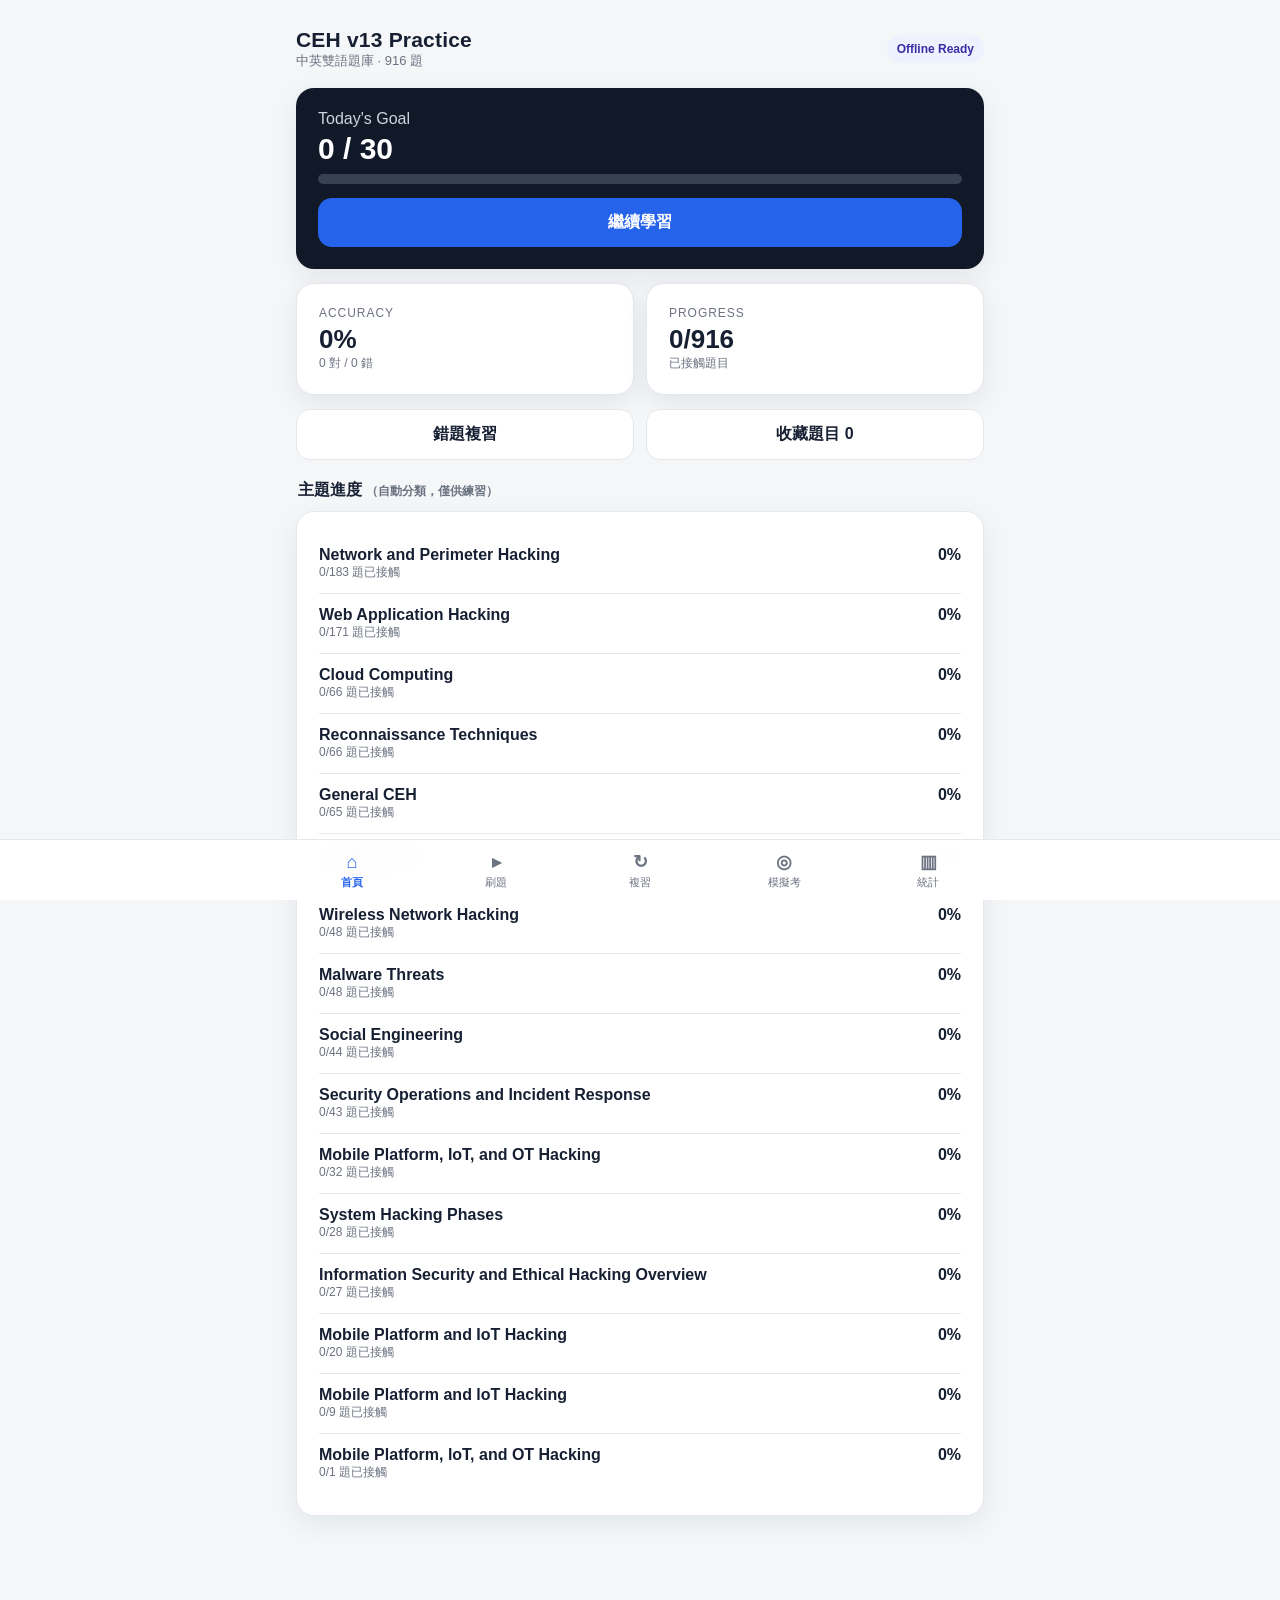
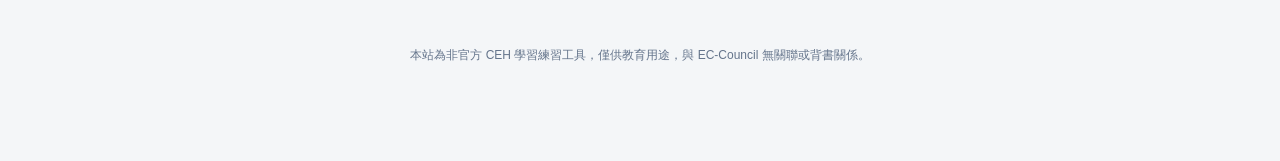
==== index.html @ abbb51ce "piyan" ====
<!doctype html>
<html lang="zh-Hant">
<head>
  <meta charset="utf-8" />
  <meta name="viewport" content="width=device-width, initial-scale=1, viewport-fit=cover" />
  <meta name="theme-color" content="#111827" />
  <meta name="description" content="CEH v13 手機刷題 PWA" />
  <link rel="manifest" href="manifest.webmanifest" />
  <link rel="icon" href="icons/icon-192.png" />
  <link rel="apple-touch-icon" href="icons/icon-192.png" />
  <link rel="stylesheet" href="styles.css?v=5" />
  <title>CEH v13 Practice</title>
</head>
<body>
  <div id="app"></div>
  <footer class="site-disclaimer">
    本站為非官方 CEH 學習練習工具，僅供教育用途，與 EC-Council 無關聯或背書關係。
  </footer>
  <script src="app.js?v=6" defer></script>
</body>
</html>
---- styles.css ----
:root{
  --bg:#f4f6f8;--card:#fff;--text:#172033;--muted:#6b7280;--line:#e5e7eb;
  --primary:#111827;--accent:#2563eb;--good:#15803d;--bad:#b91c1c;--warn:#b45309;
  --radius:18px;--shadow:0 8px 26px rgba(15,23,42,.07);
}
*{box-sizing:border-box} body{margin:0;background:var(--bg);color:var(--text);font-family:-apple-system,BlinkMacSystemFont,"Segoe UI","Noto Sans TC",sans-serif}
button,input,select{font:inherit}.shell{max-width:720px;margin:0 auto;min-height:100dvh;padding:18px 16px 92px}.topbar{display:flex;align-items:center;justify-content:space-between;margin-bottom:18px}.brand{font-size:21px;font-weight:800;letter-spacing:.2px}.sub{font-size:13px;color:var(--muted)}
.card{background:var(--card);border:1px solid var(--line);border-radius:var(--radius);box-shadow:var(--shadow);padding:18px;margin-bottom:14px}.hero{background:var(--primary);color:#fff;border:none}.hero .muted{color:#cbd5e1}.hero h1{font-size:30px;margin:4px 0 8px}.muted{color:var(--muted)}
.progress{height:10px;background:#e5e7eb;border-radius:999px;overflow:hidden}.progress>span{display:block;height:100%;background:#60a5fa;border-radius:999px}.hero .progress{background:#374151}
.grid2{display:grid;grid-template-columns:1fr 1fr;gap:12px}.metric{font-size:26px;font-weight:800;margin-top:4px}.label{font-size:12px;color:var(--muted);text-transform:uppercase;letter-spacing:.08em}
.btn{border:0;border-radius:14px;padding:14px 16px;font-weight:750;cursor:pointer;min-height:48px}.btn-primary{background:var(--accent);color:#fff}.btn-dark{background:var(--primary);color:#fff}.btn-light{background:#eef2ff;color:#1e3a8a}.btn-outline{background:#fff;border:1px solid var(--line);color:var(--text)}.btn-danger{background:#fee2e2;color:#991b1b}.btn:disabled{opacity:.45;cursor:not-allowed}.full{width:100%}
.section-title{font-size:16px;font-weight:800;margin:20px 2px 10px}.topic-row{display:flex;justify-content:space-between;gap:12px;padding:12px 0;border-bottom:1px solid var(--line)}.topic-row:last-child{border-bottom:0}
.bottom-nav{position:fixed;left:0;right:0;bottom:0;background:rgba(255,255,255,.96);backdrop-filter:blur(12px);border-top:1px solid var(--line);display:flex;justify-content:center;padding-bottom:env(safe-area-inset-bottom);z-index:20}.bottom-nav-inner{width:min(720px,100%);display:grid;grid-template-columns:repeat(5,1fr)}.nav-btn{background:transparent;border:0;padding:12px 4px 10px;color:#6b7280;font-size:11px}.nav-btn strong{display:block;font-size:18px;line-height:20px;margin-bottom:3px}.nav-btn.active{color:var(--accent);font-weight:800}
.qhead{display:flex;align-items:center;justify-content:space-between;gap:12px;margin-bottom:12px}.pill{display:inline-flex;align-items:center;padding:7px 10px;border-radius:999px;background:#eef2ff;color:#3730a3;font-size:12px;font-weight:700}.language-label{display:block;width:max-content;margin-bottom:5px;padding:2px 6px;border-radius:5px;background:#e5e7eb;color:#475569;font-size:10px;font-weight:800;line-height:1.4}.language-label.zh{background:#dbeafe;color:#1d4ed8}.qtext{font-size:17px;line-height:1.62;font-weight:650;margin:14px 0 18px}.qtext-zh{margin:-8px 0 20px;padding:12px 14px;border:1px solid #bfdbfe;border-radius:12px;background:#eff6ff;color:#1e3a5f;font-size:16px;line-height:1.75}.option-zh{display:block;margin-top:8px;padding-top:7px;border-top:1px dashed #bfdbfe;color:#1e3a5f;font-size:14px;line-height:1.55}.option.selected .option-zh,.option.correct .option-zh,.option.wrong .option-zh{color:inherit}.option{width:100%;text-align:left;background:#fff;border:1.5px solid var(--line);border-radius:15px;padding:14px 14px;margin:8px 0;line-height:1.45;display:flex;gap:10px;align-items:flex-start}.option .letter{flex:0 0 28px;width:28px;height:28px;border-radius:8px;background:#f3f4f6;display:inline-flex;align-items:center;justify-content:center;font-weight:800}.option.selected{border-color:#93c5fd;background:#eff6ff}.option.correct{border-color:#86efac;background:#f0fdf4}.option.wrong{border-color:#fca5a5;background:#fef2f2}.result{margin-top:14px;padding:15px;border-radius:15px;border:1px solid var(--line)}.result.good{background:#f0fdf4;border-color:#bbf7d0}.result.bad{background:#fef2f2;border-color:#fecaca}.answer{font-weight:850;margin:6px 0}.source-note{margin-top:12px;padding-top:10px;border-top:1px solid rgba(100,116,139,.25);color:#64748b;font-size:11px}.actions{display:grid;grid-template-columns:1fr 1fr;gap:10px;margin-top:14px}.actions .wide{grid-column:1/-1}
.question-pairs{margin:14px 0 20px;border:1px solid #dbe3ef;border-radius:14px;overflow:hidden}.sentence-pair{padding:12px 14px;background:#fff}.sentence-pair+.sentence-pair{border-top:1px solid #dbe3ef}.sentence-row{display:grid;grid-template-columns:30px minmax(0,1fr);gap:8px;align-items:start;line-height:1.65}.sentence-en{font-size:16px;font-weight:650;color:#111827}.sentence-zh{margin-top:7px;padding-top:7px;border-top:1px dashed #bfdbfe;font-size:15px;color:#1e3a5f}.sentence-tag{margin-top:3px;padding:1px 4px;border-radius:4px;background:#e5e7eb;color:#475569;font-size:9px;font-weight:850;line-height:1.5;text-align:center}.sentence-zh .sentence-tag{background:#dbeafe;color:#1d4ed8}
.list-item{display:flex;gap:12px;align-items:flex-start;padding:14px 0;border-bottom:1px solid var(--line)}.list-item:last-child{border-bottom:0}.num{width:38px;height:38px;border-radius:12px;background:#f3f4f6;display:flex;align-items:center;justify-content:center;font-weight:800;flex:0 0 auto}.grow{flex:1;min-width:0}.truncate{display:-webkit-box;-webkit-line-clamp:2;-webkit-box-orient:vertical;overflow:hidden;line-height:1.45}.badge-bad{color:#991b1b}.badge-warn{color:#92400e}.badge-good{color:#166534}.toolbar{display:flex;gap:8px;overflow:auto;margin-bottom:12px}.chip{border:1px solid var(--line);background:#fff;border-radius:999px;padding:9px 12px;white-space:nowrap}.chip.active{background:var(--primary);color:#fff;border-color:var(--primary)}
.exam-banner{display:flex;justify-content:space-between;align-items:center;gap:12px}.timer{font-variant-numeric:tabular-nums;font-weight:850}.exam-nav{display:grid;grid-template-columns:1fr 1fr;gap:10px}.small{font-size:12px}.empty{text-align:center;padding:36px 14px;color:var(--muted)}
@media (min-width:650px){.shell{padding-top:28px}.qtext{font-size:19px}.sentence-en{font-size:18px}.sentence-zh{font-size:16px}.card{padding:22px}}
.site-disclaimer {
  max-width: 760px;
  margin: 24px auto 96px;
  padding: 0 20px;
  color: #64748b;
  font-size: 12px;
  line-height: 1.6;
  text-align: center;
}
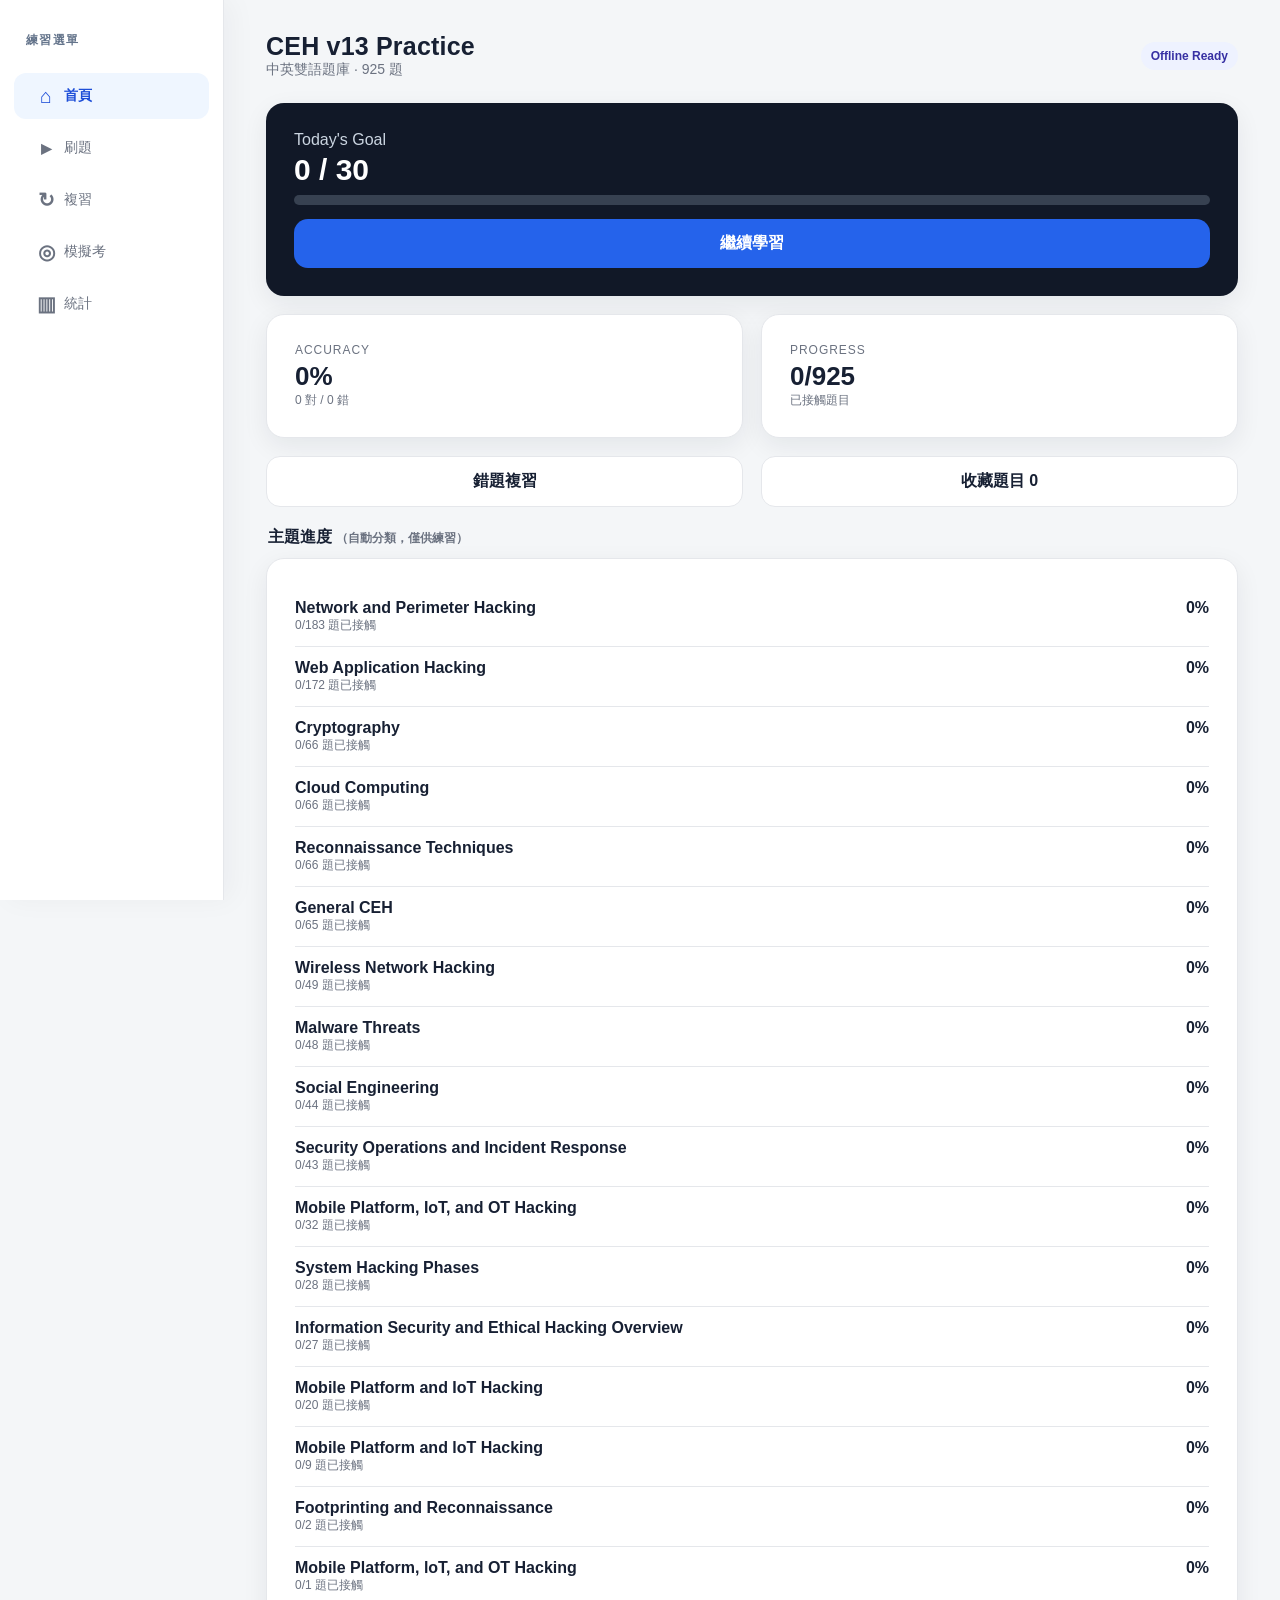
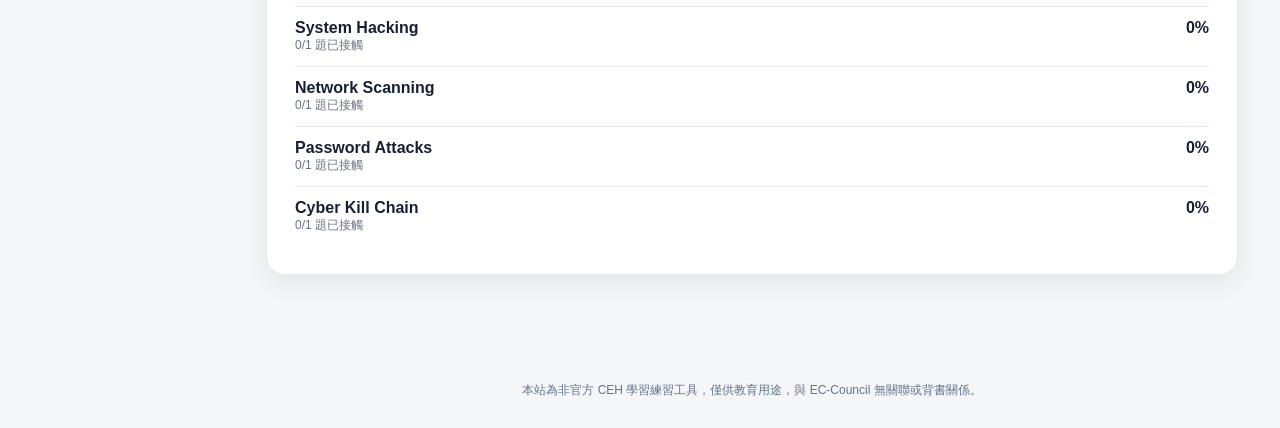
==== commit 3b857944: "我不想考試" ====
--- a/index.html
+++ b/index.html
@@ -8,7 +8,7 @@
   <link rel="manifest" href="manifest.webmanifest" />
   <link rel="icon" href="icons/icon-192.png" />
   <link rel="apple-touch-icon" href="icons/icon-192.png" />
-  <link rel="stylesheet" href="styles.css?v=5" />
+  <link rel="stylesheet" href="styles.css?v=7" />
   <title>CEH v13 Practice</title>
 </head>
 <body>
@@ -16,6 +16,6 @@
   <footer class="site-disclaimer">
     本站為非官方 CEH 學習練習工具，僅供教育用途，與 EC-Council 無關聯或背書關係。
   </footer>
-  <script src="app.js?v=6" defer></script>
+  <script src="app.js?v=8" defer></script>
 </body>
 </html>
--- a/styles.css
+++ b/styles.css
@@ -11,7 +11,8 @@
 .btn{border:0;border-radius:14px;padding:14px 16px;font-weight:750;cursor:pointer;min-height:48px}.btn-primary{background:var(--accent);color:#fff}.btn-dark{background:var(--primary);color:#fff}.btn-light{background:#eef2ff;color:#1e3a8a}.btn-outline{background:#fff;border:1px solid var(--line);color:var(--text)}.btn-danger{background:#fee2e2;color:#991b1b}.btn:disabled{opacity:.45;cursor:not-allowed}.full{width:100%}
 .section-title{font-size:16px;font-weight:800;margin:20px 2px 10px}.topic-row{display:flex;justify-content:space-between;gap:12px;padding:12px 0;border-bottom:1px solid var(--line)}.topic-row:last-child{border-bottom:0}
 .bottom-nav{position:fixed;left:0;right:0;bottom:0;background:rgba(255,255,255,.96);backdrop-filter:blur(12px);border-top:1px solid var(--line);display:flex;justify-content:center;padding-bottom:env(safe-area-inset-bottom);z-index:20}.bottom-nav-inner{width:min(720px,100%);display:grid;grid-template-columns:repeat(5,1fr)}.nav-btn{background:transparent;border:0;padding:12px 4px 10px;color:#6b7280;font-size:11px}.nav-btn strong{display:block;font-size:18px;line-height:20px;margin-bottom:3px}.nav-btn.active{color:var(--accent);font-weight:800}
-.qhead{display:flex;align-items:center;justify-content:space-between;gap:12px;margin-bottom:12px}.pill{display:inline-flex;align-items:center;padding:7px 10px;border-radius:999px;background:#eef2ff;color:#3730a3;font-size:12px;font-weight:700}.language-label{display:block;width:max-content;margin-bottom:5px;padding:2px 6px;border-radius:5px;background:#e5e7eb;color:#475569;font-size:10px;font-weight:800;line-height:1.4}.language-label.zh{background:#dbeafe;color:#1d4ed8}.qtext{font-size:17px;line-height:1.62;font-weight:650;margin:14px 0 18px}.qtext-zh{margin:-8px 0 20px;padding:12px 14px;border:1px solid #bfdbfe;border-radius:12px;background:#eff6ff;color:#1e3a5f;font-size:16px;line-height:1.75}.option-zh{display:block;margin-top:8px;padding-top:7px;border-top:1px dashed #bfdbfe;color:#1e3a5f;font-size:14px;line-height:1.55}.option.selected .option-zh,.option.correct .option-zh,.option.wrong .option-zh{color:inherit}.option{width:100%;text-align:left;background:#fff;border:1.5px solid var(--line);border-radius:15px;padding:14px 14px;margin:8px 0;line-height:1.45;display:flex;gap:10px;align-items:flex-start}.option .letter{flex:0 0 28px;width:28px;height:28px;border-radius:8px;background:#f3f4f6;display:inline-flex;align-items:center;justify-content:center;font-weight:800}.option.selected{border-color:#93c5fd;background:#eff6ff}.option.correct{border-color:#86efac;background:#f0fdf4}.option.wrong{border-color:#fca5a5;background:#fef2f2}.result{margin-top:14px;padding:15px;border-radius:15px;border:1px solid var(--line)}.result.good{background:#f0fdf4;border-color:#bbf7d0}.result.bad{background:#fef2f2;border-color:#fecaca}.answer{font-weight:850;margin:6px 0}.source-note{margin-top:12px;padding-top:10px;border-top:1px solid rgba(100,116,139,.25);color:#64748b;font-size:11px}.actions{display:grid;grid-template-columns:1fr 1fr;gap:10px;margin-top:14px}.actions .wide{grid-column:1/-1}
+.qhead{display:flex;align-items:center;justify-content:space-between;gap:12px;margin-bottom:12px}.q-actions,.exam-tools{display:flex;align-items:center;gap:8px}.btn-translate{min-height:38px;padding:8px 12px;border:1px solid #93c5fd;background:#eff6ff;color:#1d4ed8}.btn-translate[aria-expanded="true"]{border-color:#2563eb;background:#dbeafe}.pill{display:inline-flex;align-items:center;padding:7px 10px;border-radius:999px;background:#eef2ff;color:#3730a3;font-size:12px;font-weight:700}.language-label{display:block;width:max-content;margin-bottom:5px;padding:2px 6px;border-radius:5px;background:#e5e7eb;color:#475569;font-size:10px;font-weight:800;line-height:1.4}.language-label.zh{background:#dbeafe;color:#1d4ed8}.qtext{font-size:17px;line-height:1.62;font-weight:650;margin:14px 0 18px}.qtext-zh{margin:-8px 0 20px;padding:12px 14px;border:1px solid #bfdbfe;border-radius:12px;background:#eff6ff;color:#1e3a5f;font-size:16px;line-height:1.75}.option-zh{display:block;margin-top:8px;padding-top:7px;border-top:1px dashed #bfdbfe;color:#1e3a5f;font-size:14px;line-height:1.55}.option.selected .option-zh,.option.correct .option-zh,.option.wrong .option-zh{color:inherit}.option{width:100%;text-align:left;background:#fff;border:1.5px solid var(--line);border-radius:15px;padding:14px 14px;margin:8px 0;line-height:1.45;display:flex;gap:10px;align-items:flex-start}.option .letter{flex:0 0 28px;width:28px;height:28px;border-radius:8px;background:#f3f4f6;display:inline-flex;align-items:center;justify-content:center;font-weight:800}.option.selected{border-color:#93c5fd;background:#eff6ff}.option.correct{border-color:#86efac;background:#f0fdf4}.option.wrong{border-color:#fca5a5;background:#fef2f2}.result{margin-top:14px;padding:15px;border-radius:15px;border:1px solid var(--line)}.result.good{background:#f0fdf4;border-color:#bbf7d0}.result.bad{background:#fef2f2;border-color:#fecaca}.answer{font-weight:850;margin:6px 0}.explanation-text{line-height:1.7}.source-note{margin-top:12px;padding-top:10px;border-top:1px solid rgba(100,116,139,.25);color:#64748b;font-size:11px}.actions{display:grid;grid-template-columns:1fr 1fr;gap:10px;margin-top:14px}.actions .wide{grid-column:1/-1}
+.option.candidate,.result.candidate{border-color:#fbbf24;background:#fffbeb}.option.candidate .option-zh{color:inherit}
 .question-pairs{margin:14px 0 20px;border:1px solid #dbe3ef;border-radius:14px;overflow:hidden}.sentence-pair{padding:12px 14px;background:#fff}.sentence-pair+.sentence-pair{border-top:1px solid #dbe3ef}.sentence-row{display:grid;grid-template-columns:30px minmax(0,1fr);gap:8px;align-items:start;line-height:1.65}.sentence-en{font-size:16px;font-weight:650;color:#111827}.sentence-zh{margin-top:7px;padding-top:7px;border-top:1px dashed #bfdbfe;font-size:15px;color:#1e3a5f}.sentence-tag{margin-top:3px;padding:1px 4px;border-radius:4px;background:#e5e7eb;color:#475569;font-size:9px;font-weight:850;line-height:1.5;text-align:center}.sentence-zh .sentence-tag{background:#dbeafe;color:#1d4ed8}
 .list-item{display:flex;gap:12px;align-items:flex-start;padding:14px 0;border-bottom:1px solid var(--line)}.list-item:last-child{border-bottom:0}.num{width:38px;height:38px;border-radius:12px;background:#f3f4f6;display:flex;align-items:center;justify-content:center;font-weight:800;flex:0 0 auto}.grow{flex:1;min-width:0}.truncate{display:-webkit-box;-webkit-line-clamp:2;-webkit-box-orient:vertical;overflow:hidden;line-height:1.45}.badge-bad{color:#991b1b}.badge-warn{color:#92400e}.badge-good{color:#166534}.toolbar{display:flex;gap:8px;overflow:auto;margin-bottom:12px}.chip{border:1px solid var(--line);background:#fff;border-radius:999px;padding:9px 12px;white-space:nowrap}.chip.active{background:var(--primary);color:#fff;border-color:var(--primary)}
 .exam-banner{display:flex;justify-content:space-between;align-items:center;gap:12px}.timer{font-variant-numeric:tabular-nums;font-weight:850}.exam-nav{display:grid;grid-template-columns:1fr 1fr;gap:10px}.small{font-size:12px}.empty{text-align:center;padding:36px 14px;color:var(--muted)}
@@ -25,3 +26,25 @@
   line-height: 1.6;
   text-align: center;
 }
+@media (max-width:460px){.qhead{align-items:flex-start}.q-actions{justify-content:flex-end;flex-wrap:wrap}.q-actions .btn{padding:8px 10px}.exam-tools{gap:6px}.timer{min-width:48px;text-align:right}}
+@media (min-width:960px){
+  body{padding-left:224px}
+  .shell{max-width:1040px;padding:32px 34px 64px}
+  .topbar{margin-bottom:24px}
+  .brand{font-size:25px}
+  .sub{font-size:14px}
+  .card{padding:28px;margin-bottom:18px}
+  .grid2{gap:18px}
+  .bottom-nav{top:0;right:auto;bottom:0;width:224px;justify-content:flex-start;align-items:flex-start;padding:28px 14px;border-top:0;border-right:1px solid var(--line);box-shadow:8px 0 26px rgba(15,23,42,.04)}
+  .bottom-nav-inner{width:100%;display:flex;flex-direction:column;gap:6px}
+  .bottom-nav-inner::before{content:"練習選單";padding:4px 12px 18px;color:#64748b;font-size:12px;font-weight:800;letter-spacing:.12em}
+  .nav-btn{display:grid;grid-template-columns:36px 1fr;align-items:center;width:100%;padding:13px 14px;border-radius:12px;text-align:left;font-size:14px}
+  .nav-btn strong{margin:0;font-size:20px;text-align:center}
+  .nav-btn:hover{background:#f1f5f9;color:#1d4ed8}
+  .nav-btn.active{background:#eff6ff;color:#1d4ed8}
+  .question-pairs{margin-top:18px}
+  .sentence-pair{padding:16px 18px}
+  .option{padding:16px 18px;margin:10px 0;font-size:16px}
+  .actions,.exam-nav{max-width:560px;margin-left:auto}
+  .site-disclaimer{max-width:1040px;margin-bottom:28px;padding:0 34px}
+}
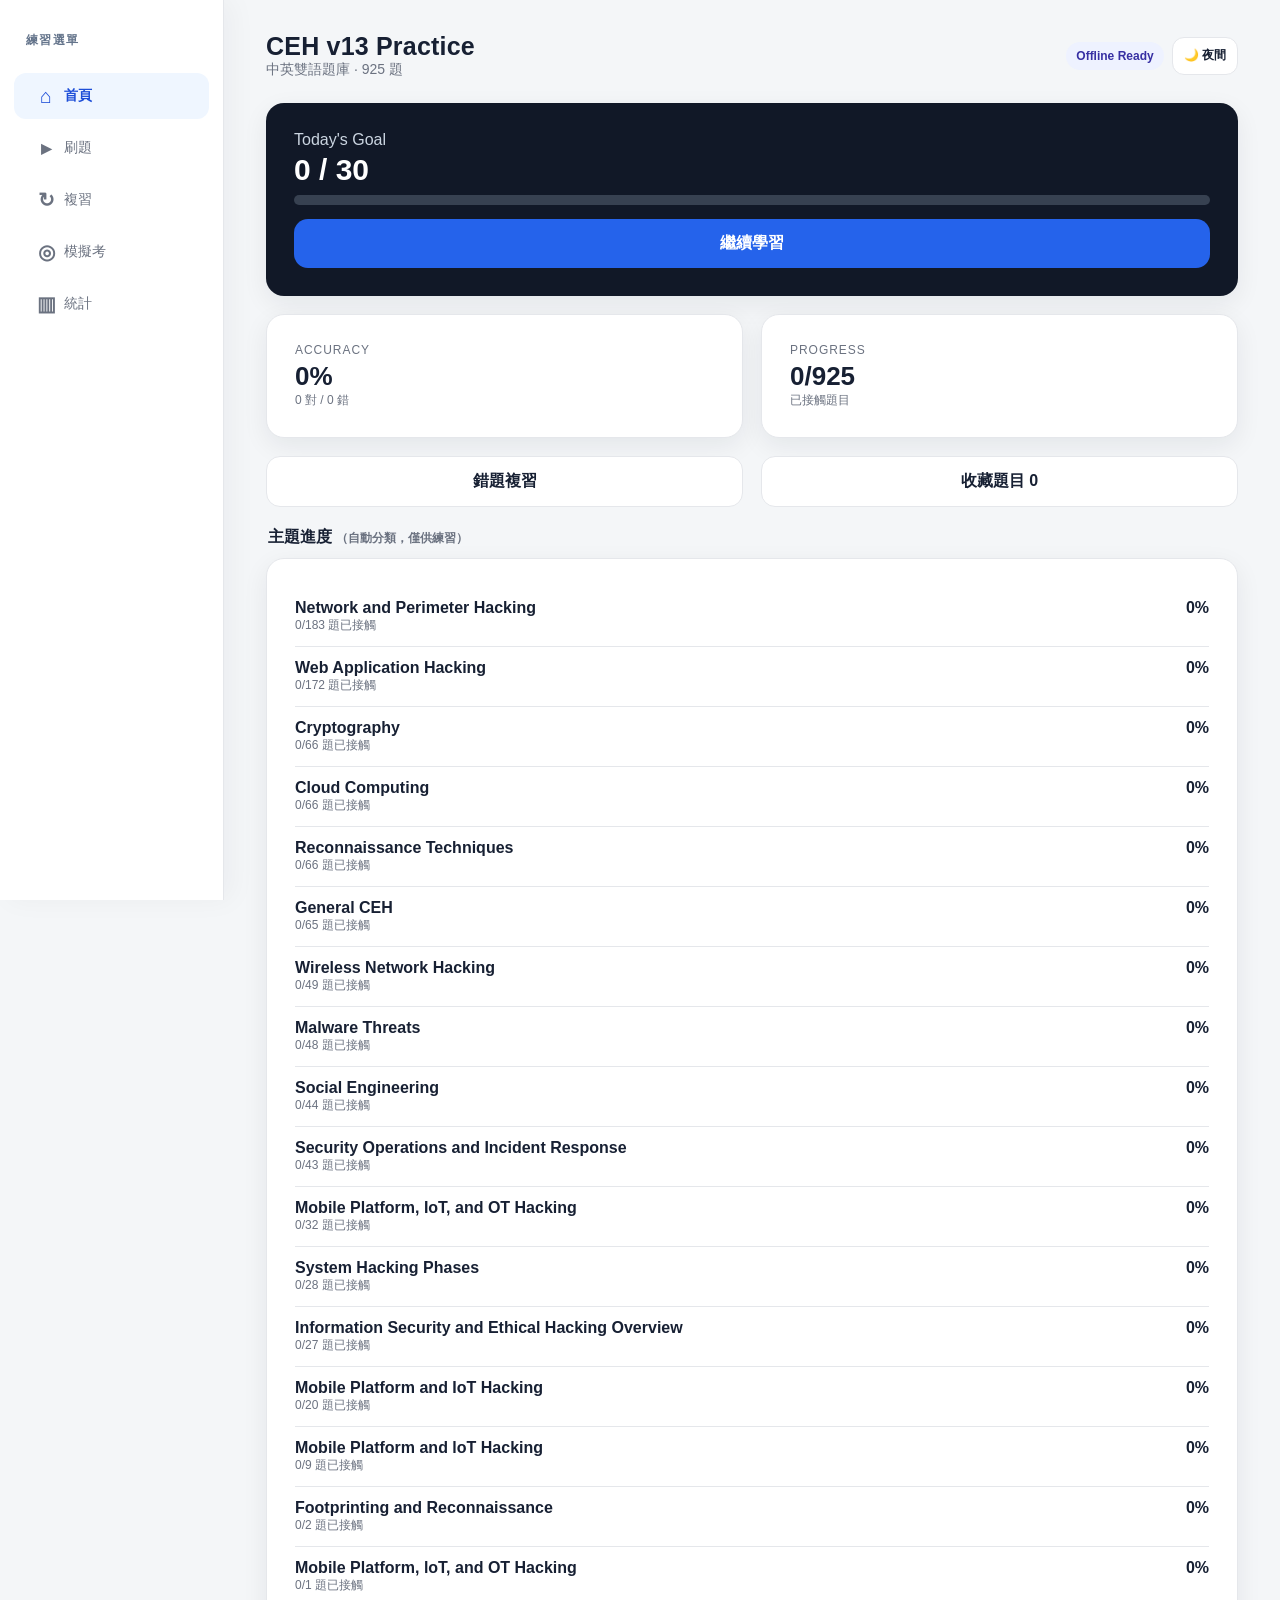
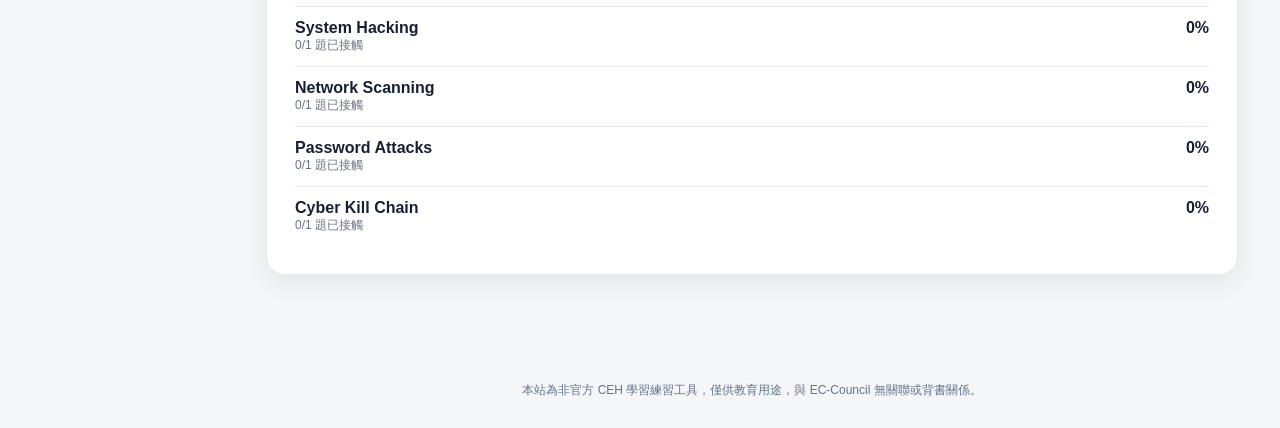
==== commit 063aaad0: "夜間模式" ====
--- a/index.html
+++ b/index.html
@@ -5,10 +5,16 @@
   <meta name="viewport" content="width=device-width, initial-scale=1, viewport-fit=cover" />
   <meta name="theme-color" content="#111827" />
   <meta name="description" content="CEH v13 手機刷題 PWA" />
+  <script>
+    try {
+      const savedTheme = localStorage.getItem('ceh-practice-theme');
+      document.documentElement.dataset.theme = savedTheme || (matchMedia('(prefers-color-scheme: dark)').matches ? 'dark' : 'light');
+    } catch { document.documentElement.dataset.theme = 'light'; }
+  </script>
   <link rel="manifest" href="manifest.webmanifest" />
   <link rel="icon" href="icons/icon-192.png" />
   <link rel="apple-touch-icon" href="icons/icon-192.png" />
-  <link rel="stylesheet" href="styles.css?v=7" />
+  <link rel="stylesheet" href="styles.css?v=8" />
   <title>CEH v13 Practice</title>
 </head>
 <body>
@@ -16,6 +22,6 @@
   <footer class="site-disclaimer">
     本站為非官方 CEH 學習練習工具，僅供教育用途，與 EC-Council 無關聯或背書關係。
   </footer>
-  <script src="app.js?v=8" defer></script>
+  <script src="app.js?v=9" defer></script>
 </body>
 </html>
--- a/styles.css
+++ b/styles.css
@@ -3,8 +3,9 @@
   --primary:#111827;--accent:#2563eb;--good:#15803d;--bad:#b91c1c;--warn:#b45309;
   --radius:18px;--shadow:0 8px 26px rgba(15,23,42,.07);
 }
+html{color-scheme:light}html[data-theme="dark"]{color-scheme:dark}:root[data-theme="dark"]{--bg:#0b1120;--card:#111827;--text:#e5e7eb;--muted:#94a3b8;--line:#334155;--primary:#1e293b;--accent:#3b82f6;--good:#4ade80;--bad:#f87171;--warn:#fbbf24;--shadow:0 10px 30px rgba(0,0,0,.28)}
 *{box-sizing:border-box} body{margin:0;background:var(--bg);color:var(--text);font-family:-apple-system,BlinkMacSystemFont,"Segoe UI","Noto Sans TC",sans-serif}
-button,input,select{font:inherit}.shell{max-width:720px;margin:0 auto;min-height:100dvh;padding:18px 16px 92px}.topbar{display:flex;align-items:center;justify-content:space-between;margin-bottom:18px}.brand{font-size:21px;font-weight:800;letter-spacing:.2px}.sub{font-size:13px;color:var(--muted)}
+button,input,select{font:inherit}.shell{max-width:720px;margin:0 auto;min-height:100dvh;padding:18px 16px 92px}.topbar{display:flex;align-items:center;justify-content:space-between;gap:12px;margin-bottom:18px}.topbar-actions{display:flex;align-items:center;gap:8px}.theme-toggle{min-height:38px;padding:8px 11px;border:1px solid var(--line);border-radius:12px;background:var(--card);color:var(--text);font-size:12px;font-weight:800;white-space:nowrap;cursor:pointer}.theme-toggle:hover{border-color:#60a5fa}.brand{font-size:21px;font-weight:800;letter-spacing:.2px}.sub{font-size:13px;color:var(--muted)}
 .card{background:var(--card);border:1px solid var(--line);border-radius:var(--radius);box-shadow:var(--shadow);padding:18px;margin-bottom:14px}.hero{background:var(--primary);color:#fff;border:none}.hero .muted{color:#cbd5e1}.hero h1{font-size:30px;margin:4px 0 8px}.muted{color:var(--muted)}
 .progress{height:10px;background:#e5e7eb;border-radius:999px;overflow:hidden}.progress>span{display:block;height:100%;background:#60a5fa;border-radius:999px}.hero .progress{background:#374151}
 .grid2{display:grid;grid-template-columns:1fr 1fr;gap:12px}.metric{font-size:26px;font-weight:800;margin-top:4px}.label{font-size:12px;color:var(--muted);text-transform:uppercase;letter-spacing:.08em}
@@ -27,6 +28,7 @@
   text-align: center;
 }
 @media (max-width:460px){.qhead{align-items:flex-start}.q-actions{justify-content:flex-end;flex-wrap:wrap}.q-actions .btn{padding:8px 10px}.exam-tools{gap:6px}.timer{min-width:48px;text-align:right}}
+@media (max-width:520px){.topbar-actions>.pill{display:none}}
 @media (min-width:960px){
   body{padding-left:224px}
   .shell{max-width:1040px;padding:32px 34px 64px}
@@ -48,3 +50,30 @@
   .actions,.exam-nav{max-width:560px;margin-left:auto}
   .site-disclaimer{max-width:1040px;margin-bottom:28px;padding:0 34px}
 }
+html[data-theme="dark"] .bottom-nav{background:rgba(15,23,42,.96)}
+html[data-theme="dark"] .hero{background:#172033}
+html[data-theme="dark"] .hero .muted{color:#cbd5e1}
+html[data-theme="dark"] .progress{background:#334155}
+html[data-theme="dark"] .hero .progress{background:#475569}
+html[data-theme="dark"] .btn-outline,html[data-theme="dark"] .chip{background:#111827;color:#e5e7eb}
+html[data-theme="dark"] .btn-light{background:#1e3a5f;color:#bfdbfe}
+html[data-theme="dark"] .btn-danger{background:#451a1a;color:#fecaca}
+html[data-theme="dark"] .pill{background:#312e81;color:#e0e7ff}
+html[data-theme="dark"] .btn-translate{border-color:#1d4ed8;background:#172554;color:#bfdbfe}
+html[data-theme="dark"] .btn-translate[aria-expanded="true"]{border-color:#60a5fa;background:#1e3a8a;color:#dbeafe}
+html[data-theme="dark"] .question-pairs{border-color:#334155}
+html[data-theme="dark"] .sentence-pair,html[data-theme="dark"] .option{background:#111827}
+html[data-theme="dark"] .sentence-pair+.sentence-pair{border-color:#334155}
+html[data-theme="dark"] .sentence-en{color:#f1f5f9}
+html[data-theme="dark"] .sentence-zh{border-color:#1e40af;color:#bfdbfe}
+html[data-theme="dark"] .sentence-tag,html[data-theme="dark"] .language-label{background:#334155;color:#cbd5e1}
+html[data-theme="dark"] .sentence-zh .sentence-tag,html[data-theme="dark"] .language-label.zh{background:#1e3a8a;color:#bfdbfe}
+html[data-theme="dark"] .option-zh{border-color:#1e40af;color:#bfdbfe}
+html[data-theme="dark"] .option .letter,html[data-theme="dark"] .num{background:#1e293b;color:#e2e8f0}
+html[data-theme="dark"] .option.selected{border-color:#60a5fa;background:#172554}
+html[data-theme="dark"] .option.correct,html[data-theme="dark"] .result.good{border-color:#166534;background:#052e16}
+html[data-theme="dark"] .option.wrong,html[data-theme="dark"] .result.bad{border-color:#991b1b;background:#450a0a}
+html[data-theme="dark"] .option.candidate,html[data-theme="dark"] .result.candidate{border-color:#b45309;background:#422006}
+html[data-theme="dark"] .badge-good{color:#86efac}html[data-theme="dark"] .badge-warn{color:#fcd34d}html[data-theme="dark"] .badge-bad{color:#fca5a5}
+html[data-theme="dark"] .chip.active{background:#2563eb;border-color:#2563eb;color:#fff}
+@media (min-width:960px){html[data-theme="dark"] .nav-btn:hover{background:#1e293b;color:#93c5fd}html[data-theme="dark"] .nav-btn.active{background:#172554;color:#93c5fd}}
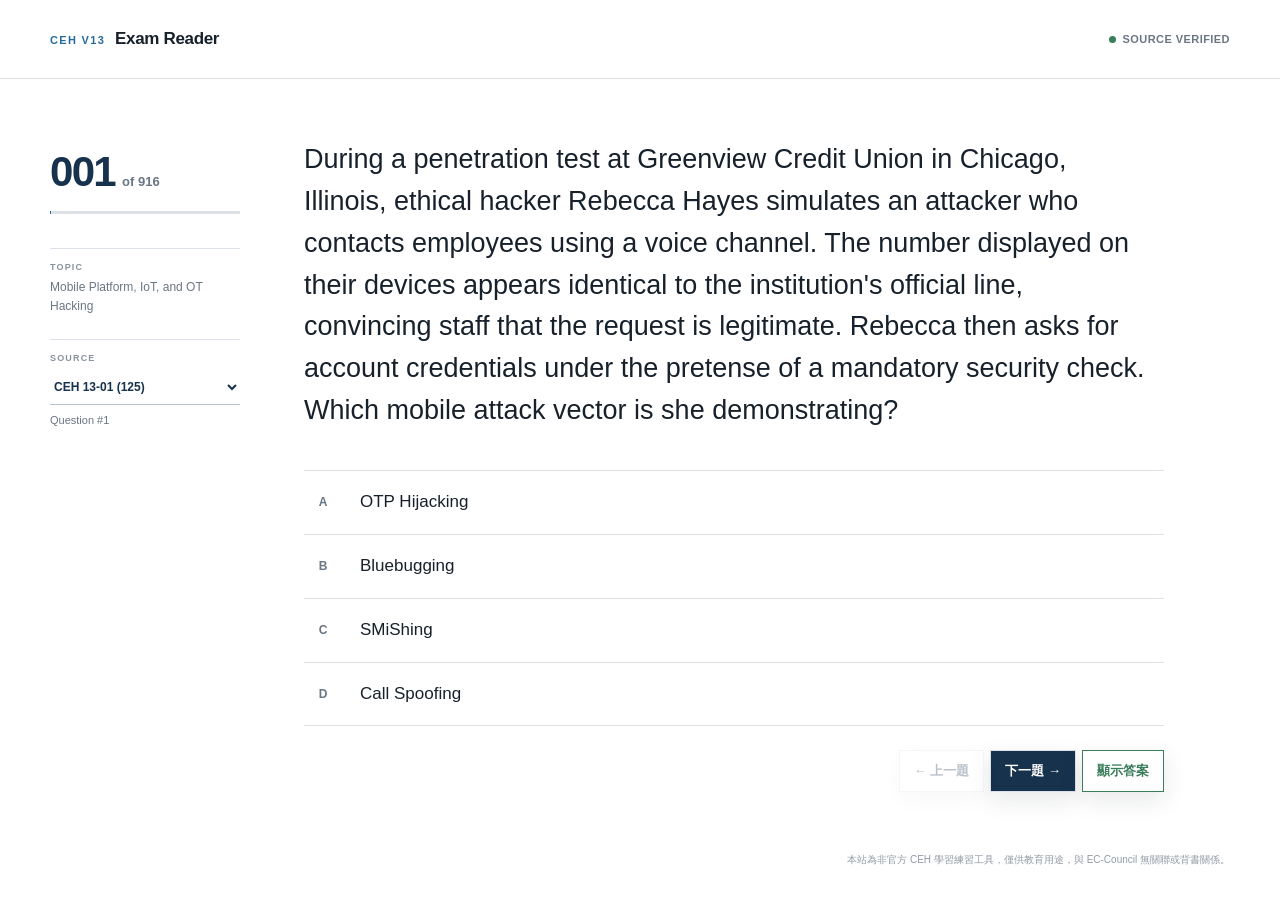
==== commit 6aeee7b8: "調整題目導覽並更新題庫資料" ====
--- a/index.html
+++ b/index.html
@@ -3,25 +3,19 @@
 <head>
   <meta charset="utf-8" />
   <meta name="viewport" content="width=device-width, initial-scale=1, viewport-fit=cover" />
-  <meta name="theme-color" content="#111827" />
-  <meta name="description" content="CEH v13 手機刷題 PWA" />
-  <script>
-    try {
-      const savedTheme = localStorage.getItem('ceh-practice-theme');
-      document.documentElement.dataset.theme = savedTheme || (matchMedia('(prefers-color-scheme: dark)').matches ? 'dark' : 'light');
-    } catch { document.documentElement.dataset.theme = 'light'; }
-  </script>
+  <meta name="theme-color" content="#edf0e9" />
+  <meta name="description" content="CEH v13 單題閱讀練習" />
   <link rel="manifest" href="manifest.webmanifest" />
   <link rel="icon" href="icons/icon-192.png" />
   <link rel="apple-touch-icon" href="icons/icon-192.png" />
-  <link rel="stylesheet" href="styles.css?v=8" />
-  <title>CEH v13 Practice</title>
+  <link rel="stylesheet" href="styles.css?v=21" />
+  <title>CEH Mobile Practice</title>
 </head>
 <body>
   <div id="app"></div>
   <footer class="site-disclaimer">
     本站為非官方 CEH 學習練習工具，僅供教育用途，與 EC-Council 無關聯或背書關係。
   </footer>
-  <script src="app.js?v=9" defer></script>
+  <script src="app.js?v=16" defer></script>
 </body>
 </html>
--- a/styles.css
+++ b/styles.css
@@ -1,79 +1,435 @@
-:root{
-  --bg:#f4f6f8;--card:#fff;--text:#172033;--muted:#6b7280;--line:#e5e7eb;
-  --primary:#111827;--accent:#2563eb;--good:#15803d;--bad:#b91c1c;--warn:#b45309;
-  --radius:18px;--shadow:0 8px 26px rgba(15,23,42,.07);
-}
-html{color-scheme:light}html[data-theme="dark"]{color-scheme:dark}:root[data-theme="dark"]{--bg:#0b1120;--card:#111827;--text:#e5e7eb;--muted:#94a3b8;--line:#334155;--primary:#1e293b;--accent:#3b82f6;--good:#4ade80;--bad:#f87171;--warn:#fbbf24;--shadow:0 10px 30px rgba(0,0,0,.28)}
-*{box-sizing:border-box} body{margin:0;background:var(--bg);color:var(--text);font-family:-apple-system,BlinkMacSystemFont,"Segoe UI","Noto Sans TC",sans-serif}
-button,input,select{font:inherit}.shell{max-width:720px;margin:0 auto;min-height:100dvh;padding:18px 16px 92px}.topbar{display:flex;align-items:center;justify-content:space-between;gap:12px;margin-bottom:18px}.topbar-actions{display:flex;align-items:center;gap:8px}.theme-toggle{min-height:38px;padding:8px 11px;border:1px solid var(--line);border-radius:12px;background:var(--card);color:var(--text);font-size:12px;font-weight:800;white-space:nowrap;cursor:pointer}.theme-toggle:hover{border-color:#60a5fa}.brand{font-size:21px;font-weight:800;letter-spacing:.2px}.sub{font-size:13px;color:var(--muted)}
-.card{background:var(--card);border:1px solid var(--line);border-radius:var(--radius);box-shadow:var(--shadow);padding:18px;margin-bottom:14px}.hero{background:var(--primary);color:#fff;border:none}.hero .muted{color:#cbd5e1}.hero h1{font-size:30px;margin:4px 0 8px}.muted{color:var(--muted)}
-.progress{height:10px;background:#e5e7eb;border-radius:999px;overflow:hidden}.progress>span{display:block;height:100%;background:#60a5fa;border-radius:999px}.hero .progress{background:#374151}
-.grid2{display:grid;grid-template-columns:1fr 1fr;gap:12px}.metric{font-size:26px;font-weight:800;margin-top:4px}.label{font-size:12px;color:var(--muted);text-transform:uppercase;letter-spacing:.08em}
-.btn{border:0;border-radius:14px;padding:14px 16px;font-weight:750;cursor:pointer;min-height:48px}.btn-primary{background:var(--accent);color:#fff}.btn-dark{background:var(--primary);color:#fff}.btn-light{background:#eef2ff;color:#1e3a8a}.btn-outline{background:#fff;border:1px solid var(--line);color:var(--text)}.btn-danger{background:#fee2e2;color:#991b1b}.btn:disabled{opacity:.45;cursor:not-allowed}.full{width:100%}
-.section-title{font-size:16px;font-weight:800;margin:20px 2px 10px}.topic-row{display:flex;justify-content:space-between;gap:12px;padding:12px 0;border-bottom:1px solid var(--line)}.topic-row:last-child{border-bottom:0}
-.bottom-nav{position:fixed;left:0;right:0;bottom:0;background:rgba(255,255,255,.96);backdrop-filter:blur(12px);border-top:1px solid var(--line);display:flex;justify-content:center;padding-bottom:env(safe-area-inset-bottom);z-index:20}.bottom-nav-inner{width:min(720px,100%);display:grid;grid-template-columns:repeat(5,1fr)}.nav-btn{background:transparent;border:0;padding:12px 4px 10px;color:#6b7280;font-size:11px}.nav-btn strong{display:block;font-size:18px;line-height:20px;margin-bottom:3px}.nav-btn.active{color:var(--accent);font-weight:800}
-.qhead{display:flex;align-items:center;justify-content:space-between;gap:12px;margin-bottom:12px}.q-actions,.exam-tools{display:flex;align-items:center;gap:8px}.btn-translate{min-height:38px;padding:8px 12px;border:1px solid #93c5fd;background:#eff6ff;color:#1d4ed8}.btn-translate[aria-expanded="true"]{border-color:#2563eb;background:#dbeafe}.pill{display:inline-flex;align-items:center;padding:7px 10px;border-radius:999px;background:#eef2ff;color:#3730a3;font-size:12px;font-weight:700}.language-label{display:block;width:max-content;margin-bottom:5px;padding:2px 6px;border-radius:5px;background:#e5e7eb;color:#475569;font-size:10px;font-weight:800;line-height:1.4}.language-label.zh{background:#dbeafe;color:#1d4ed8}.qtext{font-size:17px;line-height:1.62;font-weight:650;margin:14px 0 18px}.qtext-zh{margin:-8px 0 20px;padding:12px 14px;border:1px solid #bfdbfe;border-radius:12px;background:#eff6ff;color:#1e3a5f;font-size:16px;line-height:1.75}.option-zh{display:block;margin-top:8px;padding-top:7px;border-top:1px dashed #bfdbfe;color:#1e3a5f;font-size:14px;line-height:1.55}.option.selected .option-zh,.option.correct .option-zh,.option.wrong .option-zh{color:inherit}.option{width:100%;text-align:left;background:#fff;border:1.5px solid var(--line);border-radius:15px;padding:14px 14px;margin:8px 0;line-height:1.45;display:flex;gap:10px;align-items:flex-start}.option .letter{flex:0 0 28px;width:28px;height:28px;border-radius:8px;background:#f3f4f6;display:inline-flex;align-items:center;justify-content:center;font-weight:800}.option.selected{border-color:#93c5fd;background:#eff6ff}.option.correct{border-color:#86efac;background:#f0fdf4}.option.wrong{border-color:#fca5a5;background:#fef2f2}.result{margin-top:14px;padding:15px;border-radius:15px;border:1px solid var(--line)}.result.good{background:#f0fdf4;border-color:#bbf7d0}.result.bad{background:#fef2f2;border-color:#fecaca}.answer{font-weight:850;margin:6px 0}.explanation-text{line-height:1.7}.source-note{margin-top:12px;padding-top:10px;border-top:1px solid rgba(100,116,139,.25);color:#64748b;font-size:11px}.actions{display:grid;grid-template-columns:1fr 1fr;gap:10px;margin-top:14px}.actions .wide{grid-column:1/-1}
-.option.candidate,.result.candidate{border-color:#fbbf24;background:#fffbeb}.option.candidate .option-zh{color:inherit}
-.question-pairs{margin:14px 0 20px;border:1px solid #dbe3ef;border-radius:14px;overflow:hidden}.sentence-pair{padding:12px 14px;background:#fff}.sentence-pair+.sentence-pair{border-top:1px solid #dbe3ef}.sentence-row{display:grid;grid-template-columns:30px minmax(0,1fr);gap:8px;align-items:start;line-height:1.65}.sentence-en{font-size:16px;font-weight:650;color:#111827}.sentence-zh{margin-top:7px;padding-top:7px;border-top:1px dashed #bfdbfe;font-size:15px;color:#1e3a5f}.sentence-tag{margin-top:3px;padding:1px 4px;border-radius:4px;background:#e5e7eb;color:#475569;font-size:9px;font-weight:850;line-height:1.5;text-align:center}.sentence-zh .sentence-tag{background:#dbeafe;color:#1d4ed8}
-.list-item{display:flex;gap:12px;align-items:flex-start;padding:14px 0;border-bottom:1px solid var(--line)}.list-item:last-child{border-bottom:0}.num{width:38px;height:38px;border-radius:12px;background:#f3f4f6;display:flex;align-items:center;justify-content:center;font-weight:800;flex:0 0 auto}.grow{flex:1;min-width:0}.truncate{display:-webkit-box;-webkit-line-clamp:2;-webkit-box-orient:vertical;overflow:hidden;line-height:1.45}.badge-bad{color:#991b1b}.badge-warn{color:#92400e}.badge-good{color:#166534}.toolbar{display:flex;gap:8px;overflow:auto;margin-bottom:12px}.chip{border:1px solid var(--line);background:#fff;border-radius:999px;padding:9px 12px;white-space:nowrap}.chip.active{background:var(--primary);color:#fff;border-color:var(--primary)}
-.exam-banner{display:flex;justify-content:space-between;align-items:center;gap:12px}.timer{font-variant-numeric:tabular-nums;font-weight:850}.exam-nav{display:grid;grid-template-columns:1fr 1fr;gap:10px}.small{font-size:12px}.empty{text-align:center;padding:36px 14px;color:var(--muted)}
-@media (min-width:650px){.shell{padding-top:28px}.qtext{font-size:19px}.sentence-en{font-size:18px}.sentence-zh{font-size:16px}.card{padding:22px}}
+:root {
+  color-scheme: light;
+  --ink: #17212b;
+  --muted: #697683;
+  --line: #dce2e7;
+  --soft: #f5f7f8;
+  --navy: #17324d;
+  --blue: #246b9b;
+  --answer: #eaf5ef;
+  --answer-line: #3a7d5b;
+  font-family: "Segoe UI", Arial, "Noto Sans TC", sans-serif;
+}
+
+* { box-sizing: border-box; }
+
+html { min-width: 320px; background: #fff; }
+
+body {
+  min-width: 320px;
+  min-height: 100vh;
+  margin: 0;
+  background: #fff;
+  color: var(--ink);
+}
+
+button { font: inherit; }
+
+.site-header {
+  position: sticky;
+  z-index: 20;
+  top: 0;
+  border-bottom: 1px solid var(--line);
+  background: rgba(255, 255, 255, .96);
+  backdrop-filter: blur(14px);
+}
+
+.site-header-inner {
+  display: grid;
+  grid-template-columns: 1fr auto;
+  align-items: center;
+  gap: 28px;
+  width: min(calc(100% - 64px), 1180px);
+  min-height: 78px;
+  margin: 0 auto;
+}
+
+.brand {
+  display: flex;
+  align-items: baseline;
+  gap: 10px;
+  width: max-content;
+  color: var(--ink);
+  text-decoration: none;
+}
+
+.brand-kicker {
+  color: var(--blue);
+  font-size: 11px;
+  font-weight: 850;
+  letter-spacing: .12em;
+  text-transform: uppercase;
+}
+
+.brand strong {
+  font-size: 17px;
+  letter-spacing: -.02em;
+}
+
+.header-status {
+  display: flex;
+  align-items: center;
+  gap: 7px;
+  color: var(--muted);
+  font-size: 11px;
+  font-weight: 650;
+  letter-spacing: .04em;
+  text-transform: uppercase;
+}
+
+.header-status span {
+  width: 7px;
+  height: 7px;
+  border-radius: 50%;
+  background: var(--answer-line);
+}
+
+.desktop-nav {
+  display: flex;
+  justify-content: flex-end;
+  gap: 6px;
+  margin-top: 24px;
+}
+
+.desktop-nav button,
+.mobile-nav button {
+  min-height: 42px;
+  padding: 9px 14px;
+  border: 0;
+  background: transparent;
+  color: var(--navy);
+  cursor: pointer;
+  font-size: 13px;
+  font-weight: 750;
+}
+
+.desktop-nav button {
+  border: 1px solid var(--line);
+  background: #fff;
+  box-shadow: 0 8px 24px rgba(23, 33, 43, .1);
+}
+
+.desktop-nav .next {
+  background: var(--navy);
+  color: #fff;
+}
+
+.desktop-nav .answer-toggle {
+  border: 1px solid var(--answer-line);
+  color: var(--answer-line);
+}
+
+.desktop-nav .answer-toggle[aria-expanded="true"] {
+  background: var(--answer);
+}
+
+.desktop-nav button:disabled,
+.mobile-nav button:disabled {
+  cursor: not-allowed;
+  opacity: .3;
+}
+
+.reader-shell {
+  display: grid;
+  grid-template-columns: 190px minmax(0, 1fr);
+  gap: 64px;
+  width: min(calc(100% - 64px), 1180px);
+  margin: 0 auto;
+  padding: 68px 0 120px;
+}
+
+.reader-sidebar {
+  position: sticky;
+  top: 34px;
+  align-self: start;
+  padding-top: 4px;
+}
+
+.question-index {
+  display: flex;
+  align-items: baseline;
+  gap: 7px;
+  color: var(--muted);
+}
+
+.question-index span {
+  display: none;
+  font-size: 10px;
+  font-weight: 800;
+  letter-spacing: .12em;
+}
+
+.question-index strong {
+  color: var(--navy);
+  font-size: 42px;
+  font-weight: 750;
+  line-height: 1;
+  letter-spacing: -.04em;
+}
+
+.question-index small {
+  font-size: 13px;
+  font-weight: 650;
+}
+
+.progress-track {
+  height: 3px;
+  margin-top: 18px;
+  overflow: hidden;
+  background: var(--line);
+}
+
+.progress-track span {
+  display: block;
+  height: 100%;
+  background: var(--blue);
+}
+
+.source-details {
+  display: grid;
+  gap: 24px;
+  margin: 34px 0 0;
+}
+
+.source-details div {
+  padding-top: 13px;
+  border-top: 1px solid var(--line);
+}
+
+.source-details dt {
+  margin-bottom: 6px;
+  color: #8a949e;
+  font-size: 9px;
+  font-weight: 850;
+  letter-spacing: .13em;
+}
+
+.source-details dd {
+  margin: 0;
+  color: var(--muted);
+  font-size: 12px;
+  line-height: 1.55;
+}
+
+.source-select {
+  width: 100%;
+  min-height: 36px;
+  padding: 6px 24px 6px 0;
+  border: 0;
+  border-bottom: 1px solid #b8c2ca;
+  border-radius: 0;
+  outline: 0;
+  background: #fff;
+  color: var(--navy);
+  cursor: pointer;
+  font: inherit;
+  font-weight: 700;
+}
+
+.source-select:focus {
+  border-bottom-color: var(--blue);
+  box-shadow: 0 1px 0 var(--blue);
+}
+
+.source-question-number {
+  display: block;
+  margin-top: 7px;
+  color: var(--muted);
+  font-size: 11px;
+}
+
+.question-page {
+  width: min(100%, 860px);
+}
+
+.mobile-meta,
+.mobile-source { display: none; }
+
+.question-page h1 {
+  max-width: 850px;
+  margin: -8px 0 38px;
+  font-family: "Segoe UI", Arial, "Noto Sans TC", sans-serif;
+  font-size: 27px;
+  font-weight: 400;
+  line-height: 1.55;
+  letter-spacing: 0;
+}
+
+.options {
+  margin: 0;
+  padding: 0;
+  list-style: none;
+}
+
+.option {
+  display: grid;
+  grid-template-columns: 38px minmax(0, 1fr) 28px;
+  align-items: center;
+  gap: 14px;
+  min-height: 64px;
+  padding: 12px 16px 12px 4px;
+  border-top: 1px solid var(--line);
+  font-size: 17px;
+  line-height: 1.55;
+}
+
+.option:last-child { border-bottom: 1px solid var(--line); }
+
+.option-letter {
+  display: grid;
+  width: 30px;
+  height: 30px;
+  place-items: center;
+  color: var(--muted);
+  font-size: 12px;
+  font-weight: 850;
+}
+
+.option.is-answer {
+  border-color: #b9d7c6;
+  background: var(--answer);
+  box-shadow: inset 3px 0 0 var(--answer-line);
+}
+
+.is-answer .option-letter { color: var(--answer-line); }
+
+.answer-check {
+  color: var(--answer-line);
+  font-size: 19px;
+  font-weight: 900;
+  text-align: center;
+}
+
+.mobile-nav { display: none; }
+
+.state-message {
+  width: min(calc(100% - 32px), 560px);
+  margin: 20vh auto;
+  padding: 28px 0;
+  border-top: 2px solid var(--navy);
+  border-bottom: 1px solid var(--line);
+  text-align: center;
+}
+
+.state-message p { color: var(--muted); line-height: 1.6; }
+
 .site-disclaimer {
-  max-width: 760px;
-  margin: 24px auto 96px;
-  padding: 0 20px;
-  color: #64748b;
-  font-size: 12px;
+  width: min(calc(100% - 48px), 1180px);
+  margin: -60px auto 36px;
+  color: #919aa3;
+  font-size: 10px;
   line-height: 1.6;
-  text-align: center;
-}
-@media (max-width:460px){.qhead{align-items:flex-start}.q-actions{justify-content:flex-end;flex-wrap:wrap}.q-actions .btn{padding:8px 10px}.exam-tools{gap:6px}.timer{min-width:48px;text-align:right}}
-@media (max-width:520px){.topbar-actions>.pill{display:none}}
-@media (min-width:960px){
-  body{padding-left:224px}
-  .shell{max-width:1040px;padding:32px 34px 64px}
-  .topbar{margin-bottom:24px}
-  .brand{font-size:25px}
-  .sub{font-size:14px}
-  .card{padding:28px;margin-bottom:18px}
-  .grid2{gap:18px}
-  .bottom-nav{top:0;right:auto;bottom:0;width:224px;justify-content:flex-start;align-items:flex-start;padding:28px 14px;border-top:0;border-right:1px solid var(--line);box-shadow:8px 0 26px rgba(15,23,42,.04)}
-  .bottom-nav-inner{width:100%;display:flex;flex-direction:column;gap:6px}
-  .bottom-nav-inner::before{content:"練習選單";padding:4px 12px 18px;color:#64748b;font-size:12px;font-weight:800;letter-spacing:.12em}
-  .nav-btn{display:grid;grid-template-columns:36px 1fr;align-items:center;width:100%;padding:13px 14px;border-radius:12px;text-align:left;font-size:14px}
-  .nav-btn strong{margin:0;font-size:20px;text-align:center}
-  .nav-btn:hover{background:#f1f5f9;color:#1d4ed8}
-  .nav-btn.active{background:#eff6ff;color:#1d4ed8}
-  .question-pairs{margin-top:18px}
-  .sentence-pair{padding:16px 18px}
-  .option{padding:16px 18px;margin:10px 0;font-size:16px}
-  .actions,.exam-nav{max-width:560px;margin-left:auto}
-  .site-disclaimer{max-width:1040px;margin-bottom:28px;padding:0 34px}
-}
-html[data-theme="dark"] .bottom-nav{background:rgba(15,23,42,.96)}
-html[data-theme="dark"] .hero{background:#172033}
-html[data-theme="dark"] .hero .muted{color:#cbd5e1}
-html[data-theme="dark"] .progress{background:#334155}
-html[data-theme="dark"] .hero .progress{background:#475569}
-html[data-theme="dark"] .btn-outline,html[data-theme="dark"] .chip{background:#111827;color:#e5e7eb}
-html[data-theme="dark"] .btn-light{background:#1e3a5f;color:#bfdbfe}
-html[data-theme="dark"] .btn-danger{background:#451a1a;color:#fecaca}
-html[data-theme="dark"] .pill{background:#312e81;color:#e0e7ff}
-html[data-theme="dark"] .btn-translate{border-color:#1d4ed8;background:#172554;color:#bfdbfe}
-html[data-theme="dark"] .btn-translate[aria-expanded="true"]{border-color:#60a5fa;background:#1e3a8a;color:#dbeafe}
-html[data-theme="dark"] .question-pairs{border-color:#334155}
-html[data-theme="dark"] .sentence-pair,html[data-theme="dark"] .option{background:#111827}
-html[data-theme="dark"] .sentence-pair+.sentence-pair{border-color:#334155}
-html[data-theme="dark"] .sentence-en{color:#f1f5f9}
-html[data-theme="dark"] .sentence-zh{border-color:#1e40af;color:#bfdbfe}
-html[data-theme="dark"] .sentence-tag,html[data-theme="dark"] .language-label{background:#334155;color:#cbd5e1}
-html[data-theme="dark"] .sentence-zh .sentence-tag,html[data-theme="dark"] .language-label.zh{background:#1e3a8a;color:#bfdbfe}
-html[data-theme="dark"] .option-zh{border-color:#1e40af;color:#bfdbfe}
-html[data-theme="dark"] .option .letter,html[data-theme="dark"] .num{background:#1e293b;color:#e2e8f0}
-html[data-theme="dark"] .option.selected{border-color:#60a5fa;background:#172554}
-html[data-theme="dark"] .option.correct,html[data-theme="dark"] .result.good{border-color:#166534;background:#052e16}
-html[data-theme="dark"] .option.wrong,html[data-theme="dark"] .result.bad{border-color:#991b1b;background:#450a0a}
-html[data-theme="dark"] .option.candidate,html[data-theme="dark"] .result.candidate{border-color:#b45309;background:#422006}
-html[data-theme="dark"] .badge-good{color:#86efac}html[data-theme="dark"] .badge-warn{color:#fcd34d}html[data-theme="dark"] .badge-bad{color:#fca5a5}
-html[data-theme="dark"] .chip.active{background:#2563eb;border-color:#2563eb;color:#fff}
-@media (min-width:960px){html[data-theme="dark"] .nav-btn:hover{background:#1e293b;color:#93c5fd}html[data-theme="dark"] .nav-btn.active{background:#172554;color:#93c5fd}}
+  text-align: right;
+}
+
+@media (max-width: 760px) {
+  .site-header-inner {
+    grid-template-columns: 1fr auto;
+    width: calc(100% - 32px);
+    min-height: 64px;
+  }
+
+  .brand { display: grid; gap: 2px; }
+  .brand strong { font-size: 15px; }
+  .header-status { font-size: 9px; }
+  .desktop-nav { display: none; }
+
+  .reader-shell {
+    display: block;
+    width: 100%;
+    padding: 0 18px calc(100px + env(safe-area-inset-bottom));
+  }
+
+  .reader-sidebar { display: none; }
+  .question-page { width: 100%; }
+
+  .mobile-meta {
+    display: flex;
+    justify-content: space-between;
+    gap: 12px;
+    padding: 17px 0;
+    border-bottom: 1px solid var(--line);
+    color: var(--muted);
+    font-size: 10px;
+    font-weight: 750;
+  }
+
+  .mobile-source {
+    display: grid;
+    grid-template-columns: auto minmax(0, 1fr);
+    align-items: center;
+    gap: 14px;
+    padding: 13px 0 0;
+  }
+
+  .mobile-source label {
+    color: var(--muted);
+    font-size: 10px;
+    font-weight: 800;
+  }
+
+  .mobile-source .source-select {
+    min-height: 38px;
+    padding-left: 8px;
+    border: 1px solid var(--line);
+  }
+
+  .question-page h1 {
+    margin: 0;
+    padding: 27px 0 28px;
+    font-size: 21px;
+    line-height: 1.55;
+  }
+
+  .option {
+    grid-template-columns: 34px minmax(0, 1fr) 24px;
+    gap: 10px;
+    min-height: 60px;
+    padding: 12px 8px 12px 2px;
+    font-size: 16px;
+  }
+
+  .mobile-nav {
+    display: flex;
+    justify-content: flex-end;
+    gap: 6px;
+    margin: 24px 0 calc(32px + env(safe-area-inset-bottom));
+  }
+
+  .mobile-nav button {
+    display: flex;
+    align-items: center;
+    justify-content: space-between;
+    min-height: 48px;
+    padding: 10px 14px;
+    background: #fff;
+  }
+
+  .mobile-nav .next {
+    background: var(--navy);
+    color: #fff;
+  }
+
+  .mobile-nav .answer-toggle {
+    background: #fff;
+    color: var(--answer-line);
+  }
+
+  .mobile-nav .answer-toggle[aria-expanded="true"] {
+    background: var(--answer);
+  }
+
+  .site-disclaimer {
+    margin: -76px auto 86px;
+    text-align: center;
+  }
+}
+
+@media (prefers-reduced-motion: no-preference) {
+  .question-page { animation: enter .22s ease-out both; }
+
+  @keyframes enter {
+    from { opacity: 0; transform: translateY(4px); }
+    to { opacity: 1; transform: translateY(0); }
+  }
+}
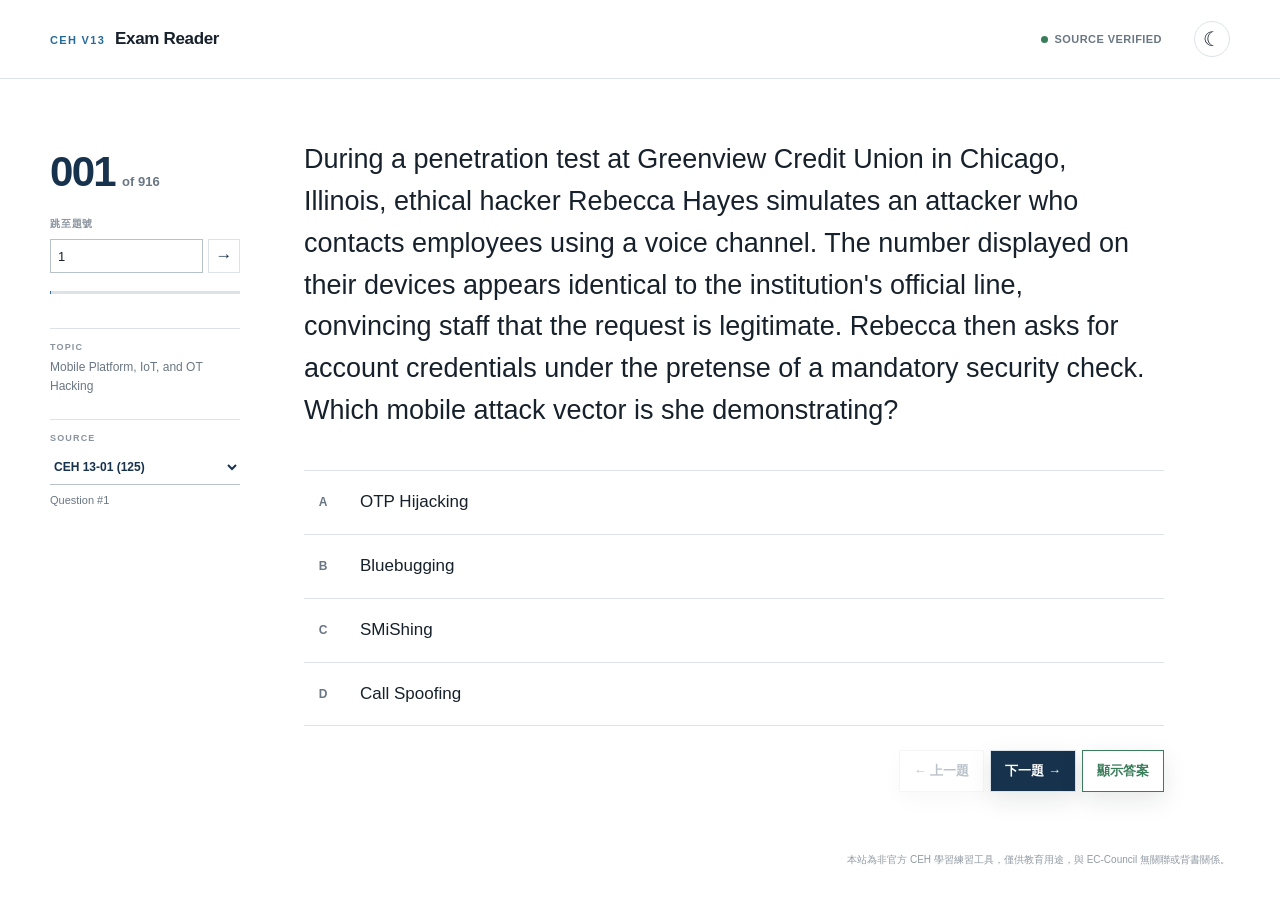
==== commit 26db78f1: "Remember question progress and disable mobile zoom" ====
--- a/index.html
+++ b/index.html
@@ -2,13 +2,13 @@
 <html lang="zh-Hant">
 <head>
   <meta charset="utf-8" />
-  <meta name="viewport" content="width=device-width, initial-scale=1, viewport-fit=cover" />
+  <meta name="viewport" content="width=device-width, initial-scale=1, maximum-scale=1, user-scalable=no, viewport-fit=cover" />
   <meta name="theme-color" content="#edf0e9" />
   <meta name="description" content="CEH v13 單題閱讀練習" />
   <link rel="manifest" href="manifest.webmanifest" />
   <link rel="icon" href="icons/icon-192.png" />
   <link rel="apple-touch-icon" href="icons/icon-192.png" />
-  <link rel="stylesheet" href="styles.css?v=21" />
+  <link rel="stylesheet" href="styles.css?v=22" />
   <title>CEH Mobile Practice</title>
 </head>
 <body>
--- a/styles.css
+++ b/styles.css
@@ -11,15 +11,41 @@
   font-family: "Segoe UI", Arial, "Noto Sans TC", sans-serif;
 }
 
+:root[data-theme="dark"] {
+  color-scheme: dark;
+  --ink: #e7edf1;
+  --muted: #a9b6bf;
+  --line: #2c3a44;
+  --soft: #18232b;
+  --navy: #b9d5e8;
+  --blue: #76b9df;
+  --answer: #193529;
+  --answer-line: #78c59b;
+}
+
+:root {
+  --page: #fff;
+  --surface: #fff;
+  --select-border: #b8c2ca;
+  --faint: #8a949e;
+}
+
+:root[data-theme="dark"] {
+  --page: #101820;
+  --surface: #16232c;
+  --select-border: #52636e;
+  --faint: #91a2ad;
+}
+
 * { box-sizing: border-box; }
 
-html { min-width: 320px; background: #fff; }
+html { min-width: 320px; background: var(--page); }
 
 body {
   min-width: 320px;
   min-height: 100vh;
   margin: 0;
-  background: #fff;
+  background: var(--page);
   color: var(--ink);
 }
 
@@ -30,13 +56,13 @@
   z-index: 20;
   top: 0;
   border-bottom: 1px solid var(--line);
-  background: rgba(255, 255, 255, .96);
+  background: color-mix(in srgb, var(--surface) 96%, transparent);
   backdrop-filter: blur(14px);
 }
 
 .site-header-inner {
   display: grid;
-  grid-template-columns: 1fr auto;
+  grid-template-columns: 1fr auto auto;
   align-items: center;
   gap: 28px;
   width: min(calc(100% - 64px), 1180px);
@@ -83,6 +109,24 @@
   border-radius: 50%;
   background: var(--answer-line);
 }
+
+.theme-toggle {
+  display: grid;
+  width: 36px;
+  height: 36px;
+  margin-left: 4px;
+  place-items: center;
+  border: 1px solid var(--line);
+  border-radius: 50%;
+  background: var(--surface);
+  color: var(--ink);
+  cursor: pointer;
+  font-size: 20px;
+  line-height: 1;
+}
+
+.theme-toggle:hover,
+.theme-toggle:focus-visible { border-color: var(--blue); }
 
 .desktop-nav {
   display: flex;
@@ -105,7 +149,7 @@
 
 .desktop-nav button {
   border: 1px solid var(--line);
-  background: #fff;
+  background: var(--surface);
   box-shadow: 0 8px 24px rgba(23, 33, 43, .1);
 }
 
@@ -172,6 +216,48 @@
   font-weight: 650;
 }
 
+.question-jump {
+  display: grid;
+  gap: 8px;
+  margin-top: 24px;
+}
+
+.question-jump label {
+  color: var(--faint);
+  font-size: 10px;
+  font-weight: 800;
+  letter-spacing: .08em;
+}
+
+.question-jump div {
+  display: grid;
+  grid-template-columns: minmax(0, 1fr) 32px;
+  gap: 5px;
+}
+
+.question-jump input {
+  width: 100%;
+  min-height: 34px;
+  padding: 5px 7px;
+  border: 1px solid var(--select-border);
+  background: var(--surface);
+  color: var(--ink);
+  font: inherit;
+  font-size: 13px;
+}
+
+.question-jump button {
+  border: 1px solid var(--line);
+  background: var(--surface);
+  color: var(--navy);
+  cursor: pointer;
+  font-size: 17px;
+}
+
+.question-jump button:hover,
+.question-jump button:focus-visible,
+.question-jump input:focus-visible { border-color: var(--blue); outline: 0; }
+
 .progress-track {
   height: 3px;
   margin-top: 18px;
@@ -198,7 +284,7 @@
 
 .source-details dt {
   margin-bottom: 6px;
-  color: #8a949e;
+  color: var(--faint);
   font-size: 9px;
   font-weight: 850;
   letter-spacing: .13em;
@@ -216,10 +302,10 @@
   min-height: 36px;
   padding: 6px 24px 6px 0;
   border: 0;
-  border-bottom: 1px solid #b8c2ca;
+  border-bottom: 1px solid var(--select-border);
   border-radius: 0;
   outline: 0;
-  background: #fff;
+  background: var(--surface);
   color: var(--navy);
   cursor: pointer;
   font: inherit;
@@ -244,6 +330,8 @@
 
 .mobile-meta,
 .mobile-source { display: none; }
+
+.mobile-question-jump { display: none; }
 
 .question-page h1 {
   max-width: 850px;
@@ -286,7 +374,7 @@
 }
 
 .option.is-answer {
-  border-color: #b9d7c6;
+  border-color: color-mix(in srgb, var(--answer-line) 55%, var(--line));
   background: var(--answer);
   box-shadow: inset 3px 0 0 var(--answer-line);
 }
@@ -324,7 +412,7 @@
 
 @media (max-width: 760px) {
   .site-header-inner {
-    grid-template-columns: 1fr auto;
+    grid-template-columns: 1fr auto auto;
     width: calc(100% - 32px);
     min-height: 64px;
   }
@@ -337,7 +425,7 @@
   .reader-shell {
     display: block;
     width: 100%;
-    padding: 0 18px calc(100px + env(safe-area-inset-bottom));
+    padding: 0 18px calc(112px + env(safe-area-inset-bottom));
   }
 
   .reader-sidebar { display: none; }
@@ -362,6 +450,17 @@
     padding: 13px 0 0;
   }
 
+  .mobile-question-jump {
+    display: grid;
+    grid-template-columns: auto minmax(0, 1fr);
+    align-items: center;
+    gap: 14px;
+    margin: 0;
+    padding: 12px 0 0;
+  }
+
+  .mobile-question-jump div { max-width: 150px; }
+
   .mobile-source label {
     color: var(--muted);
     font-size: 10px;
@@ -393,7 +492,17 @@
     display: flex;
     justify-content: flex-end;
     gap: 6px;
-    margin: 24px 0 calc(32px + env(safe-area-inset-bottom));
+    position: fixed;
+    z-index: 25;
+    right: 0;
+    bottom: 0;
+    left: 0;
+    margin: 0;
+    padding: 8px 18px calc(8px + env(safe-area-inset-bottom));
+    border-top: 1px solid var(--line);
+    background: color-mix(in srgb, var(--surface) 97%, transparent);
+    box-shadow: 0 -8px 24px rgba(23, 33, 43, .1);
+    backdrop-filter: blur(14px);
   }
 
   .mobile-nav button {
@@ -402,7 +511,7 @@
     justify-content: space-between;
     min-height: 48px;
     padding: 10px 14px;
-    background: #fff;
+    background: var(--surface);
   }
 
   .mobile-nav .next {
@@ -411,7 +520,7 @@
   }
 
   .mobile-nav .answer-toggle {
-    background: #fff;
+    background: var(--surface);
     color: var(--answer-line);
   }
 
